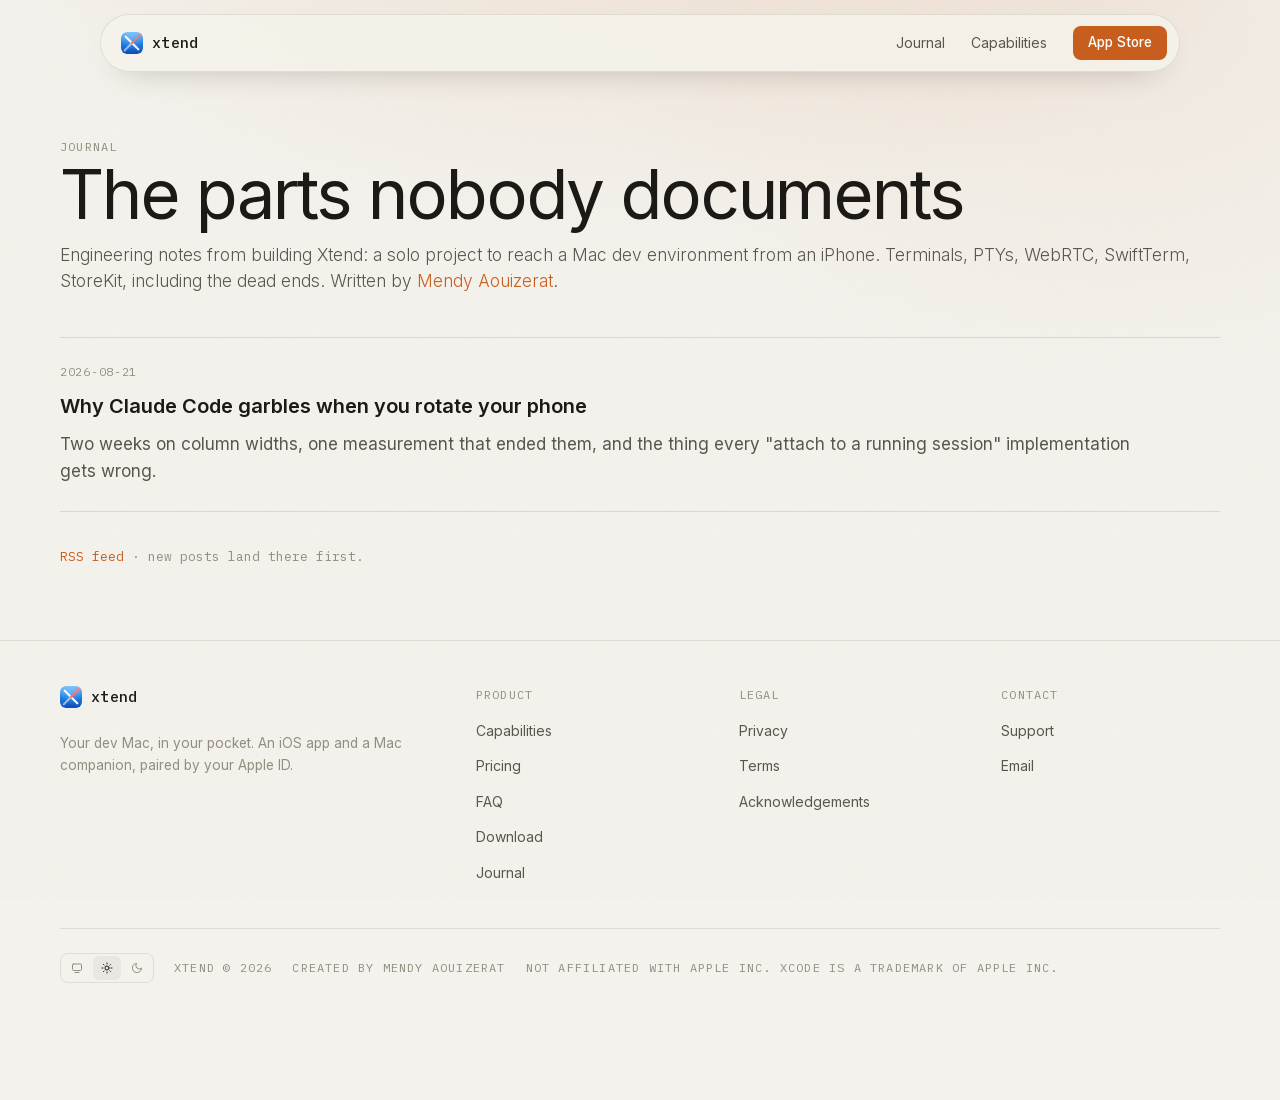
==== blog/index.html @ 5118fdfa "site: journal section with first article, landing shell everywhere blog/: index, RSS feed, and the f" ====
<!DOCTYPE html>
<html lang="en" data-theme="light">
<head>
<meta charset="UTF-8">
<meta name="viewport" content="width=device-width, initial-scale=1.0">
<title>Journal. Xtend</title>
<meta name="description" content="Engineering notes from building Xtend: terminals, PTYs, WebRTC, SwiftTerm, StoreKit, the parts nobody documents.">
<meta property="og:type" content="website" />
<meta property="og:title" content="Journal. Xtend" />
<meta property="og:description" content="Engineering notes from building Xtend: terminals, PTYs, WebRTC, SwiftTerm, StoreKit, the parts nobody documents." />
<meta property="og:url" content="https://getxtend.com/blog/" />
<meta property="og:image" content="https://getxtend.com/xtend-og.png" />
<meta property="og:site_name" content="Xtend" />
<meta name="twitter:card" content="summary_large_image" />
<link rel="icon" type="image/svg+xml" href="../favicon.svg">
<link rel="alternate" type="application/rss+xml" title="Xtend Journal" href="https://getxtend.com/blog/feed.xml">
<link rel="stylesheet" href="../site.css">
<script>
(function () {
  var m; try { m = localStorage.getItem('xtend-theme-mode') || 'light'; } catch (e) { m = 'light'; }
  if (m === 'system') m = window.matchMedia && window.matchMedia('(prefers-color-scheme: light)').matches ? 'light' : 'dark';
  document.documentElement.setAttribute('data-theme', m);
  document.documentElement.style.colorScheme = m;
})();
</script>
<style>
  main.journal { padding: 132px 0 72px; }
  .jhead { margin: 0 auto; }
  .jhead .lede { margin-top: 12px; }
  .post-list { list-style: none; margin: 2.6rem auto 0; padding: 0; }
  .post-list li { border-top: 1px solid var(--hair-strong); padding: 1.6rem 0; }
  .post-list li:last-child { border-bottom: 1px solid var(--hair-strong); }
  .post-list .d { font-family: "IBM Plex Mono", ui-monospace, monospace; font-size: 0.74rem;
    letter-spacing: 0.06em; color: var(--text-3); display: block; margin-bottom: 0.45rem; }
  .post-list a.t { font-size: 1.25rem; font-weight: 600; color: var(--text); text-decoration: none; }
  .post-list a.t:hover { color: var(--accent); }
  .post-list p { margin: 0.6rem 0 0; color: var(--text-2); line-height: 1.6; }
  .rss-line { margin: 2.2rem auto 0; font-family: "IBM Plex Mono", ui-monospace, monospace; font-size: 0.8rem; color: var(--text-3); }
  .rss-line a { color: var(--accent); }
</style>
</head>
<body id="top">

<nav id="nav">
  <div class="nav-in">
    <a href="../index.html" class="brand"><img src="../app-icon-128.png" width="22" height="22" alt="">xtend</a>
    <div class="nav-r">
      <a href="index.html" class="link">Journal</a>
      <a href="../index.html#capabilities" class="link">Capabilities</a>
      <a href="https://apps.apple.com/app/id6771780750" target="_blank" rel="noopener" class="btn btn-sm btn-fill">App Store</a>
    </div>
  </div>
</nav>

<main class="journal"><div class="wrap">

  <div class="jhead">
    <span class="mono">JOURNAL</span>
    <h1>The parts nobody documents</h1>
    <p class="lede">Engineering notes from building Xtend: a solo project to reach a Mac
    dev environment from an iPhone. Terminals, PTYs, WebRTC, SwiftTerm, StoreKit, including
    the dead ends. Written by
    <a href="https://www.linkedin.com/in/mendy-aouizerat/">Mendy Aouizerat</a>.</p>
  </div>

  <ul class="post-list">
    <li>
      <span class="d">2026-08-21</span>
      <a class="t" href="terminal-state-you-cant-replay.html">Why Claude Code garbles when you rotate your phone</a>
      <p>Two weeks on column widths, one measurement that ended them, and the thing every
      "attach to a running session" implementation gets wrong.</p>
    </li>
  </ul>

  <p class="rss-line"><a href="feed.xml">RSS feed</a> · new posts land there first.</p>

</div></main>

<footer>
  <div class="wrap">
    <div class="foot rv in">
      <div class="foot-brand">
        <a href="../index.html" class="brand"><img src="../app-icon-128.png" width="22" height="22" alt="">xtend</a>
        <p>Your dev Mac, in your pocket. An iOS app and a Mac companion, paired by your Apple ID.</p>
      </div>
      <div class="foot-col">
        <span class="mono">Product</span>
        <a href="../index.html#capabilities">Capabilities</a>
        <a href="../index.html#pricing">Pricing</a>
        <a href="../index.html#faq">FAQ</a>
        <a href="../index.html#download">Download</a>
        <a href="index.html">Journal</a>
      </div>
      <div class="foot-col">
        <span class="mono">Legal</span>
        <a href="../privacy.html">Privacy</a>
        <a href="../terms.html">Terms</a>
        <a href="../acknowledgements.html">Acknowledgements</a>
      </div>
      <div class="foot-col">
        <span class="mono">Contact</span>
        <a href="../support.html">Support</a>
        <a href="mailto:maouizerat@gmail.com">Email</a>
      </div>
    </div>
    <div class="foot-meta mono rv in">
      <div class="themes" id="themes" role="radiogroup" aria-label="Theme">
        <button data-set="system" aria-label="System theme"><svg viewBox="0 0 24 24" width="12" height="12" fill="none" stroke="currentColor" stroke-width="2" stroke-linecap="round"><rect x="3" y="4" width="18" height="13" rx="2"></rect><line x1="8" y1="21" x2="16" y2="21"></line></svg></button>
        <button data-set="light" aria-label="Light theme"><svg viewBox="0 0 24 24" width="12" height="12" fill="none" stroke="currentColor" stroke-width="2" stroke-linecap="round"><circle cx="12" cy="12" r="4"></circle><path d="M12 2v2M12 20v2M4.9 4.9l1.4 1.4M17.7 17.7l1.4 1.4M2 12h2M20 12h2M4.9 19.1l1.4-1.4M17.7 6.3l1.4-1.4"></path></svg></button>
        <button data-set="dark" aria-label="Dark theme"><svg viewBox="0 0 24 24" width="12" height="12" fill="none" stroke="currentColor" stroke-width="2" stroke-linecap="round"><path d="M21 12.8A9 9 0 1 1 11.2 3 7 7 0 0 0 21 12.8z"></path></svg></button>
      </div>
      <span>Xtend © 2026</span>
      <span>Created by Mendy Aouizerat</span>
      <span>Not affiliated with Apple Inc. Xcode is a trademark of Apple Inc.</span>
    </div>
  </div>
</footer>

<script>
(function () {
  'use strict';
  var KEY = 'xtend-theme-mode';
  var mq = window.matchMedia ? window.matchMedia('(prefers-color-scheme: light)') : null;
  function osTheme() { return mq && mq.matches ? 'light' : 'dark'; }
  function readMode() { try { return localStorage.getItem(KEY) || 'light'; } catch (e) { return 'light'; } }
  function apply(mode) {
    var r = mode === 'system' ? osTheme() : mode;
    document.documentElement.setAttribute('data-theme', r);
    document.documentElement.style.colorScheme = r;
    var btns = document.querySelectorAll('.themes button');
    for (var i = 0; i < btns.length; i++)
      btns[i].setAttribute('aria-pressed', btns[i].getAttribute('data-set') === mode ? 'true' : 'false');
  }
  apply(readMode());
  var seg = document.getElementById('themes');
  if (seg) seg.addEventListener('click', function (e) {
    var b = e.target.closest('button[data-set]');
    if (!b) return;
    var m = b.getAttribute('data-set');
    try { localStorage.setItem(KEY, m); } catch (err) {}
    apply(m);
  });
  if (mq && mq.addEventListener) mq.addEventListener('change', function () { if (readMode() === 'system') apply('system'); });
  var nav = document.getElementById('nav');
  function onScroll() { if (nav) nav.classList.toggle('stuck', (window.scrollY || 0) > 8); }
  window.addEventListener('scroll', onScroll, { passive: true });
  onScroll();
})();
</script>

</body>
</html>
---- site.css ----
/* cyrillic-ext */
/* cyrillic */
/* vietnamese */
/* latin-ext */
@font-face {
  font-family: 'IBM Plex Mono';
  font-style: normal;
  font-weight: 400;
  font-display: swap;
  src: url("[data-uri]") format('woff2');
  unicode-range: U+0100-02BA, U+02BD-02C5, U+02C7-02CC, U+02CE-02D7, U+02DD-02FF, U+0304, U+0308, U+0329, U+1D00-1DBF, U+1E00-1E9F, U+1EF2-1EFF, U+2020, U+20A0-20AB, U+20AD-20C0, U+2113, U+2C60-2C7F, U+A720-A7FF;
}
/* latin */
@font-face {
  font-family: 'IBM Plex Mono';
  font-style: normal;
  font-weight: 400;
  font-display: swap;
  src: url("[data-uri]") format('woff2');
  unicode-range: U+0000-00FF, U+0131, U+0152-0153, U+02BB-02BC, U+02C6, U+02DA, U+02DC, U+0304, U+0308, U+0329, U+2000-206F, U+20AC, U+2122, U+2191, U+2193, U+2212, U+2215, U+FEFF, U+FFFD;
}
/* cyrillic-ext */
/* cyrillic */
/* vietnamese */
/* latin-ext */
@font-face {
  font-family: 'IBM Plex Mono';
  font-style: normal;
  font-weight: 500;
  font-display: swap;
  src: url("[data-uri]") format('woff2');
  unicode-range: U+0100-02BA, U+02BD-02C5, U+02C7-02CC, U+02CE-02D7, U+02DD-02FF, U+0304, U+0308, U+0329, U+1D00-1DBF, U+1E00-1E9F, U+1EF2-1EFF, U+2020, U+20A0-20AB, U+20AD-20C0, U+2113, U+2C60-2C7F, U+A720-A7FF;
}
/* latin */
@font-face {
  font-family: 'IBM Plex Mono';
  font-style: normal;
  font-weight: 500;
  font-display: swap;
  src: url("[data-uri]") format('woff2');
  unicode-range: U+0000-00FF, U+0131, U+0152-0153, U+02BB-02BC, U+02C6, U+02DA, U+02DC, U+0304, U+0308, U+0329, U+2000-206F, U+20AC, U+2122, U+2191, U+2193, U+2212, U+2215, U+FEFF, U+FFFD;
}
/* cyrillic-ext */
/* cyrillic */
/* greek-ext */
/* greek */
/* vietnamese */
/* latin-ext */
@font-face {
  font-family: 'Inter';
  font-style: normal;
  font-weight: 300 600;
  font-display: swap;
  src: url("[data-uri]") format('woff2');
  unicode-range: U+0100-02BA, U+02BD-02C5, U+02C7-02CC, U+02CE-02D7, U+02DD-02FF, U+0304, U+0308, U+0329, U+1D00-1DBF, U+1E00-1E9F, U+1EF2-1EFF, U+2020, U+20A0-20AB, U+20AD-20C0, U+2113, U+2C60-2C7F, U+A720-A7FF;
}
/* latin */
@font-face {
  font-family: 'Inter';
  font-style: normal;
  font-weight: 300 600;
  font-display: swap;
  src: url("[data-uri]") format('woff2');
  unicode-range: U+0000-00FF, U+0131, U+0152-0153, U+02BB-02BC, U+02C6, U+02DA, U+02DC, U+0304, U+0308, U+0329, U+2000-206F, U+20AC, U+2122, U+2191, U+2193, U+2212, U+2215, U+FEFF, U+FFFD;
}
/* cyrillic-ext */
/* cyrillic */
/* greek-ext */
/* greek */
/* vietnamese */
/* latin-ext */
/* latin */
/* cyrillic-ext */
/* cyrillic */
/* greek-ext */
/* greek */
/* vietnamese */
/* latin-ext */
/* latin */
/* cyrillic-ext */
/* cyrillic */
/* greek-ext */
/* greek */
/* vietnamese */
/* latin-ext */
/* latin */


  /* tokens copied verbatim from uploads/themes.css — .t-quiet-light / .t-quiet */
  :root, [data-theme="light"] {
    color-scheme: light;
    --bg: #F4F2EC;
    --surface: #FFFFFF;
    --surface-2: #ECE9E1;
    --text: #1B1A17;
    --text-2: #5B564D;
    --text-3: #938D80;
    --accent: #C75E1E;
    --accent-ink: #FFFFFF;
    --hair: rgba(45,38,22,0.10);
    --hair-strong: rgba(45,38,22,0.12);
    --add: #1A7F37;
    --del: #B3261E;
    --nav: rgba(244,242,236,0.85);
    --ph: rgba(40,33,20,0.05);
    /* Halo stops — warm, and barely there: 9% of the accent over the page
       background is about a 3% luminance move. */
    --halo-1: rgba(199,94,30,0.13);
    --halo-2: rgba(199,94,30,0.065);
    --nav-shadow: 0 12px 34px -22px rgba(0,0,0,0.45);
  }
  [data-theme="dark"] {
    color-scheme: dark;
    --bg: #0C0F14;
    --surface: #151A21;
    --surface-2: #1D2530;
    --text: #E8ECF2;
    --text-2: #93A0B2;
    --text-3: #586577;
    --accent: #FF8A4D;
    --accent-ink: #1A0E06;
    --hair: rgba(168,196,235,0.09);
    --hair-strong: rgba(168,196,235,0.10);
    --add: #3FB950;
    --del: #F85149;
    --nav: rgba(12,15,20,0.82);
    --ph: rgba(150,180,220,0.07);
    /* In dark the halo has to lift, not tint: the warm stop stays, the second
       one becomes a plain light so the top of the page opens up. */
    --halo-1: rgba(255,138,77,0.10);
    --halo-2: rgba(232,236,242,0.045);
    /* A black drop shadow does nothing on a near-black page. What separates a
       floating surface in dark is the lit top edge — an inset hairline of
       white — with the drop shadow only deepening what sits under it. */
    --nav-shadow: 0 16px 40px -24px rgba(0,0,0,0.9), inset 0 1px 0 rgba(255,255,255,0.07);
  }

  * { box-sizing: border-box; margin: 0; padding: 0; }
  /* The page background lives on <html> so body's ::before can sit above it
     and below the content — that is the halo layer. */
  html { scroll-behavior: smooth; -webkit-text-size-adjust: 100%; background: var(--bg); }
  body {
    position: relative;
    color: var(--text);
    font-family: -apple-system, BlinkMacSystemFont, 'SF Pro Text', 'Inter', system-ui, sans-serif;
    font-size: 17px;
    line-height: 1.6;
    -webkit-font-smoothing: antialiased;
    overflow-x: hidden;
  }
  a { color: var(--accent); text-decoration: none; }
  a:hover { color: var(--text); }
  ::selection { background: var(--accent); color: var(--accent-ink); }

  /* Halo — one warm light behind the hero, gone by the second section. It is
     absolute, not fixed: it belongs to the top of the page, it doesn't follow
     you down it. Both stops are defined per theme; a single colour would read
     as dirt in one of the two. */
  body::before {
    content: ''; position: absolute; top: 0; left: 0; right: 0; height: 1100px;
    z-index: -1; pointer-events: none;
    background:
      radial-gradient(1100px 620px at 50% -14%, var(--halo-1), transparent 62%),
      radial-gradient(760px 520px at 86% 2%, var(--halo-2), transparent 68%);
  }
  /* Grain — at 3.5% it is invisible as texture and only does one job: break
     the banding a gradient this soft produces on an 8-bit screen. */
  body::after {
    content: ''; position: fixed; inset: 0; z-index: -1; pointer-events: none;
    opacity: 0.035; background-size: 200px 200px;
    background-image: url("data:image/svg+xml,%3Csvg xmlns='http://www.w3.org/2000/svg' width='200' height='200'%3E%3Cfilter id='n'%3E%3CfeTurbulence type='fractalNoise' baseFrequency='0.85' numOctaves='3' stitchTiles='stitch'/%3E%3C/filter%3E%3Crect width='200' height='200' filter='url(%23n)'/%3E%3C/svg%3E");
  }

  .wrap { width: 100%; max-width: 1240px; margin: 0 auto; padding: 0 40px; }
  @media (max-width: 720px) { .wrap { padding: 0 22px; } }

  .mono {
    font-family: 'IBM Plex Mono', ui-monospace, SFMono-Regular, monospace;
    font-size: 12px;
    letter-spacing: 0.1em;
    text-transform: uppercase;
    color: var(--text-3);
  }
  .rule { height: 0.5px; background: var(--hair); border: 0; }

  h1, h2, h3 { font-weight: 400; letter-spacing: -0.03em; line-height: 1.02; text-wrap: balance; }
  h1 { font-size: clamp(44px, 7.4vw, 100px); }
  h2 { font-size: clamp(34px, 4.6vw, 60px); }
  h3 { font-size: clamp(24px, 2.6vw, 34px); letter-spacing: -0.02em; line-height: 1.15; }
  p { text-wrap: pretty; }
  .lede { font-size: clamp(17px, 1.35vw, 20px); color: var(--text-2); font-weight: 300; line-height: 1.55; }

  /* ===== nav =====
     A floating capsule rather than a full-width bar: same shape as the
     Setup/Privacy control further down, so the page carries one form. The
     blur moves onto the capsule itself — a full-width blurred band would
     have kept the old bar's silhouette. */
  nav {
    position: fixed; top: 14px; left: 0; right: 0; z-index: 100;
    background: none; border: 0;
    transition: top .3s ease;
  }
  nav.stuck { top: 10px; }
  .nav-in {
    max-width: 1080px; margin: 0 auto; padding: 0 12px 0 20px;
    height: 58px; display: flex; align-items: center; justify-content: space-between; gap: 26px;
    background: var(--nav);
    backdrop-filter: saturate(180%) blur(20px);
    -webkit-backdrop-filter: saturate(180%) blur(20px);
    border: 0.5px solid var(--hair);
    border-radius: 999px;
    box-shadow: var(--nav-shadow);
    transition: height .3s ease;
  }
  nav.stuck .nav-in { height: 52px; }
  @media (max-width: 720px) {
    nav { top: 10px; }
    .nav-in { margin: 0 14px; padding: 0 10px 0 16px; height: 52px; }
  }
  .brand {
    display: inline-flex; align-items: center; gap: 9px;
    font-family: 'IBM Plex Mono', monospace; font-size: 15px; font-weight: 500;
    letter-spacing: 0.02em; color: var(--text);
  }
  .brand img { width: 22px; height: 22px; border-radius: 6px; display: block; }
  .nav-r { display: flex; align-items: center; gap: 26px; }
  .nav-r a.link { font-size: 14px; color: var(--text-2); }
  .nav-r a.link:hover { color: var(--text); }
  /* Phone: the capsule keeps the two links worth reaching for and drops
     "Capabilities", the long one — measured, the three of them plus the brand
     and the button overflow a 360px capsule, two of them do not. Below 360
     the FAQ goes too. There is no burger; the footer carries the full set. */
  @media (max-width: 780px) {
    .nav-r { gap: 16px; }
    .nav-r a.link { font-size: 13.5px; }
    .nav-r a.link[href="#capabilities"] { display: none; }
  }
  @media (max-width: 360px) { .nav-r a.link[href="#faq"] { display: none; } }

  .themes { display: inline-flex; gap: 2px; padding: 2px; border: 0.5px solid var(--hair); border-radius: 8px; }
  .themes button {
    width: 28px; height: 24px; display: grid; place-items: center;
    background: none; border: 0; border-radius: 6px; color: var(--text-3); cursor: pointer;
  }
  .themes button:hover { color: var(--text-2); }
  .themes button[aria-pressed="true"] { color: var(--text); background: var(--ph); }

  .btn {
    display: inline-flex; align-items: center; gap: 8px;
    height: 44px; padding: 0 20px; border-radius: 10px;
    font-size: 15px; font-weight: 500; white-space: nowrap; border: 0.5px solid transparent;
    transition: transform .2s ease, opacity .2s ease, border-color .2s ease, color .2s ease;
  }
  .btn-sm { height: 34px; padding: 0 14px; font-size: 13.5px; border-radius: 8px; }
  .btn-fill { background: var(--accent); color: var(--accent-ink); }
  .btn-fill:hover { color: var(--accent-ink); opacity: .88; transform: translateY(-1px); }
  .btn-line { color: var(--text); border-color: var(--hair-strong); }
  .btn-line:hover { color: var(--text); border-color: var(--text-3); transform: translateY(-1px); }
  .btn .arw { transition: transform .2s ease; }
  .btn:hover .arw { transform: translateX(3px); }

  /* ===== reveal ===== */
  .rv { opacity: 0; transform: translateY(20px); transition: opacity .8s cubic-bezier(.2,.7,.3,1), transform .8s cubic-bezier(.2,.7,.3,1); }
  .rv.in { opacity: 1; transform: none; }
  .rv.d1 { transition-delay: .08s; } .rv.d2 { transition-delay: .16s; } .rv.d3 { transition-delay: .24s; }

  /* ===== hero (the product, centred) ===== */
  header.hero { padding: 128px 0 104px; }
  .hero-top { display: grid; grid-template-columns: 1.55fr 1fr; gap: 72px; align-items: start; margin-bottom: 56px; }
  .hero-top h1 { max-width: 15ch; font-weight: 500; letter-spacing: -0.035em; }
  .hero-aside { padding-top: 8px; max-width: 30em; }
  .hero-aside .ctas { margin-top: 26px; }
  @media (max-width: 900px) { .hero-top { grid-template-columns: 1fr; gap: 12px; margin-bottom: 40px; } .hero-top h1 { max-width: none; } }
  .hero-foot { display: grid; grid-template-columns: 1.15fr 1fr; gap: 56px; align-items: start; margin-top: 34px; }
  @media (max-width: 900px) { .hero-foot { grid-template-columns: 1fr; gap: 34px; } }
  h1 { font-size: clamp(40px, 5.4vw, 76px); }
  .eyebrow { display: flex; align-items: center; gap: 10px; margin-bottom: 30px; }
  .live { width: 6px; height: 6px; border-radius: 50%; background: var(--accent); flex: none; }
  h1 .dim { color: var(--text-3); }
  .hero-sub { margin: 0; }
  .ctas { display: flex; flex-wrap: wrap; gap: 12px; align-items: center; }
  /* On a phone the two buttons stacked at their natural widths (254 and 227)
     read as a ragged edge under a centred block. Same width, same column. */
  @media (max-width: 600px) {
    .ctas { flex-direction: column; align-items: stretch; width: 100%; max-width: 320px; margin-inline: auto; }
    .ctas .btn { width: 100%; justify-content: center; }
  }
  .sysreq { margin-top: 14px; display: flex; flex-wrap: wrap; gap: 10px; }
  .sysreq .s { opacity: .4; }

  /* ===== placeholders ===== */
  .ph {
    background: var(--ph); border: 0.5px dashed var(--hair-strong); border-radius: 10px;
    display: grid; place-content: center; gap: 6px; text-align: center; padding: 20px;
  }
  .ph span { font-family: 'IBM Plex Mono', monospace; font-size: 11px; letter-spacing: .1em; text-transform: uppercase; color: var(--text-3); }
  .ph em { font-family: 'IBM Plex Mono', monospace; font-style: normal; font-size: 10.5px; color: var(--text-3); opacity: .6; }

  /* ===== sections ===== */
  section { padding: 104px 0; }
  /* One background for the whole page. The alternating tinted bands were
     doing the section separation; a full-bleed hairline does it without
     painting 800px of colour, and the cards become the only raised surface. */
  section + section, header.hero + section { border-top: 0.5px solid var(--hair); }
  /* Section heads are centred; everything that is read in a column — the
     table, the FAQ, the steps, the facts, the capabilities — stays left. */
  .sec-head { max-width: 22em; margin: 0 auto 64px; text-align: center; }
  .sec-head h2, .sec-head p { margin-left: auto; margin-right: auto; }
  /* 22em is a body measure — at 60px the headline inherits it and breaks
     every 6 words, so short titles land on three lines. Desktop gives the h2
     its own measure in ch (its own type size, not the body's) and balances
     the wrap: 28ch keeps a one-line title on one line and splits a two-line
     one evenly. The lede keeps the reading measure. */
  @media (min-width: 941px) {
    .sec-head { max-width: none; }
    .sec-head h2 { max-width: 28ch; }
    .sec-head p { max-width: 30em; }
    /* This one reads better broken at its comma than run out to 38
       characters, so it gets a narrower measure than the shared 28ch. */
    #capabilities .sec-head h2 { max-width: 21ch; }
  }
  .sec-head .mono { margin-bottom: 22px; display: block; }
  .sec-head p { margin-top: 22px; }

  /* ===== proof / video ===== */
  .stage { position: relative; aspect-ratio: 16 / 9; border-radius: 14px; overflow: hidden; border: 0.5px solid var(--hair); background: var(--surface-2); }
  .stage .ph { position: absolute; inset: 0; border: 0; border-radius: 0; }
  .stage video { position: absolute; inset: 0; width: 100%; height: 100%; object-fit: cover; display: block; }
  .beats { display: grid; grid-template-columns: repeat(4, 1fr); gap: 22px; margin-top: 20px; }
  .beats > * { padding-top: 14px; border-top: 0.5px solid var(--hair); font: inherit; color: inherit;
    background: none; border-left: 0; border-right: 0; border-bottom: 0; text-align: left;
    cursor: pointer; opacity: 0.55; transition: opacity 0.25s ease, border-color 0.25s ease; }
  .beats > *.on { opacity: 1; border-top-color: var(--accent); }
  .beats > *:focus-visible { outline: 2px solid var(--accent); outline-offset: 4px; }
  .beats b { color: var(--accent); font-weight: 500; }
  @media (max-width: 720px) { .beats { grid-template-columns: 1fr; gap: 0; } .beats > * { padding: 14px 0; } }
  /* Phone: the four chapters cost ~210px stacked, for a list nobody reads
     twice. They become four ticks that fill as the video passes them, plus
     one live caption — the chapter playing right now. The labels stay inside
     the buttons (indented off-screen) so they remain the accessible name and
     the tap target still seeks. */
  .beat-live { display: none; }
  @media (max-width: 940px) {
    .beats { grid-template-columns: repeat(4, 1fr); gap: 6px; margin-top: 18px; }
    .beats > * {
      padding: 0; height: 3px; border: 0; border-radius: 2px; opacity: 1;
      background: var(--hair-strong); overflow: hidden;
      text-indent: -9999px; white-space: nowrap;
      transition: background-color .3s ease;
    }
    .beats > *.done { background: color-mix(in srgb, var(--accent) 45%, transparent); }
    .beats > *.on { background: var(--accent); }
    .beat-live {
      display: block; margin-top: 10px; min-height: 1.3em;
      font-size: 12px; color: var(--text-2); transition: opacity .18s ease;
    }
    .beat-live b { color: var(--accent); font-weight: 500; }
  }
  /* Narrow windows: the 104+130px hero/section rhythm reads as a void —
     tighten it below the tablet breakpoint, desktop keeps its air. */
  @media (max-width: 940px) {
    /* Top pad is exactly the fixed nav's height (72px) and nothing else —
       the nav already carries its own air, and every pixel here pushes the
       proof video off the first screen, which is what the hero is for. */
    header.hero { padding: 72px 0 64px; }
    /* Desktop air read as a void on a phone: the section rhythm, the gap
       under every section head and the iPad shot's own top margin all shrink
       together, so the page keeps its proportions instead of just losing
       padding in one place. */
    section { padding: 56px 0; }
    .sec-head { margin-bottom: 40px; }
    .ipad-shot { margin-top: 32px; }
  }
  /* Phones only: the desktop type floors (h1 40 / h2 34) leave ~11 characters
     per line on a 390px screen, so every headline breaks mid-thought and eats
     a third of the first screen. Balanced wrapping is already global. */
  @media (max-width: 600px) {
    h1 { font-size: clamp(30px, 8.4vw, 40px); }
    h2 { font-size: clamp(26px, 7.2vw, 34px); }
    h3 { font-size: clamp(20px, 5.4vw, 24px); }
  }

  /* ===== capabilities ===== */
  .caps { display: block; }
  .caps-pin { float: right; width: 320px; margin: 0 0 40px 90px; position: sticky; top: 128px; }
  .caps-pin { position: sticky; top: 128px; }  .pin-phone {
    position: relative; aspect-ratio: 9 / 19.5; border-radius: 34px; padding: 8px;
    border: 0.5px solid var(--hair-strong); background: var(--surface-2);
  }
  .pin-shots { position: relative; width: 100%; height: 100%; border-radius: 27px; overflow: hidden; }
  .pin-shots .ph {
    position: absolute; inset: 0; border: 0; border-radius: 0;
    opacity: 0; transform: translateY(8px);
    transition: opacity .55s ease, transform .55s ease;
  }
  .pin-shots .ph.on { opacity: 1; transform: none; }
  /* Framed screenshots: the webp carries the real titanium bezel, so the
     CSS phone chrome is switched off and the aspect follows the asset. */
  .pin-phone.framed { padding: 0; border: 0; background: transparent; aspect-ratio: 1350 / 2760; }
  .pin-phone.framed .pin-shots { border-radius: 0; overflow: visible; }
  .pin-shots .shot {
    position: absolute; inset: 0; opacity: 0; transform: translateY(8px);
    transition: opacity .55s ease, transform .55s ease;
  }
  .pin-shots .shot.on { opacity: 1; transform: none; }
  .pin-shots .shot img { display: block; width: 100%; height: 100%; object-fit: contain; }
  .pin-shots[data-shots="light"] .shot img.dk { display: none; }
  .pin-shots[data-shots="dark"] .shot img.lt { display: none; }
  /* Light/Dark shot toggle — typeset exactly like the old "IPHONE · DARK"
     caption: centered mono, the separator dot between the two choices. */
  .shot-caption { margin-top: 14px; display: flex; gap: 0.6em; justify-content: center; align-items: baseline; }
  .shot-caption button {
    background: none; border: 0; padding: 0; cursor: pointer;
    font: inherit; letter-spacing: inherit; text-transform: inherit; color: inherit;
    opacity: 0.45; transition: opacity 0.25s ease;
  }
  .shot-caption button:hover { opacity: 0.75; }
  .shot-caption button[aria-pressed="true"] { opacity: 1; }
  .shot-caption button:focus-visible { outline: 2px solid var(--accent); outline-offset: 4px; }
  .cap { padding: 12vh 0; }
  .cap:first-child { padding-top: 0; }
  .cap:last-child { padding-bottom: 4vh; }
  .cap .num { display: block; margin-bottom: 18px; }
  .cap p { margin-top: 18px; color: var(--text-2); max-width: 30em; }
  .cap .tech { margin-top: 20px; padding-top: 14px; border-top: 0.5px solid var(--hair); }
  .cap-shot { display: none; }
  /* Mobile scroll affordance: panel + phone are both pinned, so nothing on
     screen moves while the track scrolls — this rail's fill follows the
     scroll continuously so the motion is never in doubt. */
  .cap-progress { display: none; }
  @media (max-width: 940px) {
    .cap-progress {
      display: flex; flex-direction: column; align-items: center; gap: 8px;
      position: absolute; right: -30px; top: 50%; transform: translateY(-50%); z-index: 4;
    }
    .cap-progress .rail {
      display: block; width: 3px; height: 92px; border-radius: 1.5px;
      background: var(--hair-strong); overflow: hidden;
    }
    /* A hairline at 10% alpha disappears against the page background — the
       rail is the only hint that this band scrolls, so the track borrows the
       muted text tone at less than half strength: present, not decorative. */
    @supports (background: color-mix(in srgb, red 50%, transparent)) {
      .cap-progress .rail { background: color-mix(in srgb, var(--text-3) 40%, transparent); }
    }
    .cap-progress .rail i {
      display: block; width: 100%; height: 100%;
      background: var(--accent); transform: scaleY(0); transform-origin: top;
    }
    .cap-progress > .mono { font-size: 10px; color: var(--text-2); }
    /* The panel row is a hard text budget: the caps are absolutely stacked, so
       anything taller than this row keeps rendering — straight under the phone
       pinned below. Remeasured after the copy edits: the tallest cap is 215px
       at 360px of screen (the narrowest common phone), so the row is 224 with
       9px of slack, not the 248 it used to carry. Copy edits must re-check it;
       the constants move together — phone top = 66 nav + row + 10 gap, and the
       phone's height budget = phone top + 60. */
    #capTrack { position: relative; height: 320vh; display: grid; grid-template-rows: 224px 1fr; }
    /* The band's only moving surface. Panel and phone are both pinned, so a
       finger drag changes the text but nothing travels — hairlines that
       belong to the page (not to the phone) slide up at exactly scroll speed
       and answer the gesture. Absolute, so it stays out of the grid; masked
       at both ends so the ruler has no hard start or stop; inset to the wrap
       so it can never widen the page. Pure CSS — no listener, no JS paint. */
    #capTrack::before {
      content: ''; position: absolute; inset: 0; z-index: 0; pointer-events: none;
      background-image: radial-gradient(circle, var(--hair-strong) 1.1px, transparent 1.2px);
      background-size: 22px 22px;
      -webkit-mask-image: linear-gradient(to bottom, transparent 0, #000 12%, #000 86%, transparent 100%);
      mask-image: linear-gradient(to bottom, transparent 0, #000 12%, #000 86%, transparent 100%);
    }
    /* --hair-strong is 10-12% alpha, which reads as nothing while it moves.
       Same tone as the progress rail, well under half strength: legible as
       motion, still invisible as decoration behind the text. */
    @supports (background: color-mix(in srgb, red 50%, transparent)) {
      #capTrack::before {
        background-image: radial-gradient(circle,
          color-mix(in srgb, var(--text-3) 34%, transparent) 1.1px, transparent 1.2px);
      }
    }
    /* 66, not 76: the nav is a 52px capsule sitting 10px from the top now,
       not a 72px full-width bar. */
    #capPanel {
      order: 1; position: sticky; top: 66px; height: 224px; z-index: 3;
    }
    #capPanel .cap {
      position: absolute; left: 0; right: 0; top: 0; padding: 0;
      opacity: 0; transform: translateY(8px); pointer-events: none;
      transition: opacity .45s ease, transform .45s ease;
    }
    #capPanel .cap.on { opacity: 1; transform: none; pointer-events: auto; }
    #capPanel .cap p { margin-top: 12px; font-size: 15px; }
    #capPanel .cap .tech { display: none; }
    .caps-pin {
      order: 2; float: none; width: auto; margin: 0 auto;
      position: sticky; top: 300px; align-self: start;
    }
    .caps-pin::after { display: none; }
    .caps-pin > p { display: none; }
    .pin-phone {
      aspect-ratio: 9 / 19.5; height: auto;
      width: min(78vw, calc((100dvh - 360px) * 0.462));
      min-width: 178px; margin: 0 auto;
    }
    .cap-shot { display: none; }
  }
  /* The 320px-class phones are the exception: the same copy needs 239px there,
     so they keep the old, taller row and the lower phone. Everything from 360
     up gets the raise. */
  @media (max-width: 344px) {
    #capTrack { grid-template-rows: 250px 1fr; }
    #capPanel { height: 250px; }
    .caps-pin { top: 326px; }
    .pin-phone { width: min(78vw, calc((100dvh - 386px) * 0.462)); }
  }

  /* ===== setup + privacy, one band =====
     Two closing sections, one thin idea each, used to cost a screen-height
     apiece. They share a band now and a segmented control swaps them, so the
     page ends on one screen instead of two. The label sits left, the control
     right — on a phone they stack and the control goes full width. */
  .seg-head { margin-bottom: 28px; text-align: center; }
  .seg-head .mono { margin: 0; }
  /* The card is the window: same hairline-on-surface register as the proof
     stage and the iPad shot, one notch rounder because it holds text. */
  .seg-card { border: 0.5px solid var(--hair); border-radius: 18px;
    background: var(--surface); padding: 52px; display: grid;
    transition: height 0.35s cubic-bezier(.2,.7,.3,1); }
  /* Both panels share one grid cell, so the card is always as tall as the
     taller of the two and nothing jumps when you switch. The hidden one is
     visibility:hidden, which also takes it out of the tab order and the
     accessibility tree — display:none would collapse the height again. */
  .seg-panel { grid-area: 1 / 1; visibility: hidden; opacity: 0;
    transition: opacity 0.3s ease; }
  .seg-panel.on { visibility: visible; opacity: 1; }
  .seg-cols { display: grid; grid-template-columns: 1.15fr 0.85fr; gap: 72px; align-items: center; }
  .seg-card h2 { font-size: clamp(24px, 3vw, 36px); max-width: 19ch; margin-bottom: 36px; }
  .segs-row { display: flex; justify-content: center; margin-top: 28px; }
  .segs { display: inline-flex; gap: 4px; padding: 4px; border-radius: 999px;
    background: var(--surface-2); border: 0.5px solid var(--hair); }
  .segs button { font: inherit; letter-spacing: inherit; text-transform: inherit;
    color: var(--text-2); background: none; border: 0; border-radius: 999px;
    padding: 10px 20px; cursor: pointer; white-space: nowrap;
    transition: background-color 0.25s ease, color 0.25s ease; }
  /* :not() matters — on the selected pill the label is already var(--bg), and
     a plain :hover would repaint it var(--text), i.e. the pill's own colour. */
  .segs button:not([aria-selected="true"]):hover { color: var(--text); }
  .segs button[aria-selected="true"] { background: var(--text); color: var(--bg); }
  .segs button:focus-visible { outline: 2px solid var(--accent); outline-offset: 3px; }
  /* The Mac companion has no window — it is a menu-bar item — so the drawing
     is a menu bar and its popover, at the same weight as the netviz opposite:
     hairlines and two type sizes, nothing shaded. */
  .mbviz { display: flex; justify-content: center; width: 100%; }
  /* An implied Mac screen — the strip alone floated in the card and read as a
     stray pill. The frame gives the menu bar something to be the top of. */
  .mb-screen { position: relative; width: 100%; max-width: 330px; aspect-ratio: 16 / 11;
    border: 0.5px solid var(--hair-strong); border-radius: 12px; background: var(--bg);
    overflow: hidden; }
  .mb-strip { position: absolute; inset: 0 0 auto 0; height: 27px;
    display: flex; align-items: center; justify-content: flex-end; gap: 12px; padding: 0 12px;
    border-bottom: 0.5px solid var(--hair-strong); background: var(--surface-2); }
  .mb-strip img { display: block; border-radius: 3px; }
  .mb-dot { width: 10px; height: 8px; border-radius: 2px; background: var(--hair-strong); }
  .mb-time { font-size: 10px; color: var(--text-3); }
  .mb-pop { position: absolute; top: 37px; right: 12px; width: 196px; padding: 13px 15px;
    border-radius: 11px; border: 0.5px solid var(--hair-strong); background: var(--surface);
    display: grid; gap: 8px; box-shadow: 0 14px 34px -20px rgba(0,0,0,0.55); }
  .mb-row { display: flex; align-items: center; gap: 9px; font-size: 13px; color: var(--text); }
  .mb-row.dim { font-size: 10px; color: var(--text-3); }
  .mb-led { width: 7px; height: 7px; border-radius: 50%; background: var(--add); }

  @media (max-width: 940px) {
    .seg-card { padding: 32px 24px; border-radius: 16px; }
    .seg-cols { grid-template-columns: 1fr; gap: 44px; }
    .mb-screen, .net-frame { max-width: 320px; }
  }
  @media (max-width: 600px) {
    .seg-head { margin-bottom: 20px; }
    /* The card ran 852px on a phone. The privacy panel is the taller of the
       two, so it sets the height: 530px of text, 214px of diagram. Everything
       shrinks a notch instead of the drawing disappearing. */
    .seg-card { padding: 22px 17px; }
    .seg-card h2 { margin-bottom: 20px; font-size: 23px; }
    .seg-cols { gap: 20px; }
    .facts div { padding: 12px 0; font-size: 14.5px; line-height: 1.55; }
    .steps.stack .step { padding: 13px 0; }
    .steps.stack .step h3 { font-size: 17.5px; }
    .steps.stack .step p { font-size: 14.5px; }
    /* The capsule hugs its two words on a phone — stretched full width it
       read as a pair of buttons, not one control. */
    .segs button { padding: 9px 22px; }
  }

  /* ===== steps ===== */
  .steps { display: grid; grid-template-columns: repeat(3, 1fr); }
  @media (max-width: 780px) { .steps { grid-template-columns: 1fr; } }
  .step { padding: 0 36px; position: relative; }
  .step:first-child { padding-left: 0; }
  .step:last-child { padding-right: 0; }
  .step::before {
    content: ''; position: absolute; left: 0; top: 0; bottom: 0; width: 0.5px; background: var(--hair);
    transform: scaleY(0); transform-origin: top;
  }
  .step:first-child::before { display: none; }
  .in.steps .step::before { animation: growY .7s cubic-bezier(.2,.7,.3,1) both; }
  .in.steps .step:nth-child(2)::before { animation-delay: .1s; }
  .in.steps .step:nth-child(3)::before { animation-delay: .28s; }
  @keyframes growY { to { transform: scaleY(1); } }
  /* Inside the card the three steps run down the left column instead of
     across, so they take the phone treatment: hairline between, no rule. */
  .steps.stack { grid-template-columns: 1fr; }
  .steps.stack .step { padding: 20px 0; border-top: 0.5px solid var(--hair); }
  .steps.stack .step:first-child { padding-top: 0; border-top: 0; }
  .steps.stack .step:last-child { padding-bottom: 0; }
  .steps.stack .step::before { display: none; }
  .steps.stack .step h3 { font-size: 19px; }
  .steps.stack .step .num { margin-bottom: 10px; }
  .step .num { display: block; margin-bottom: 16px; color: var(--accent); }
  .step h3 { font-size: 22px; letter-spacing: -0.01em; }
  .step p { margin-top: 10px; font-size: 15.5px; color: var(--text-2); }
  @media (max-width: 780px) {
    .step { padding: 26px 0; border-top: 0.5px solid var(--hair); }
    .step:first-child { border-top: 0; padding-top: 0; }
    .step::before { display: none; }
  }

  /* ===== privacy diagram ===== */
  .facts { display: grid; gap: 0; }
  .facts div { padding: 20px 0; border-top: 0.5px solid var(--hair); font-size: 16px; color: var(--text-2); }
  .facts div:last-child { border-bottom: 0.5px solid var(--hair); }
  .facts b { color: var(--text); font-weight: 500; }
  .netviz { display: flex; justify-content: center; width: 100%; }
  /* Same frame and proportion as the menu-bar drawing on the Setup tab, so
     the two panels weigh the same and the card doesn't lurch when you switch. */
  .net-frame { position: relative; width: 100%; max-width: 330px; aspect-ratio: 16 / 11;
    border: 0.5px solid var(--hair-strong); border-radius: 12px; background: var(--bg);
    padding: 0 28px; display: grid; align-content: center; justify-items: center; }
  .wire-label { font-size: 10px; color: var(--text-3); margin-bottom: 14px; }
  .netrow { display: flex; align-items: center; gap: 0; width: 100%; }
  /* The two ends are drawn, not labelled — a box saying "iPhone" carried no
     more information than the word and read as a diagram of nothing. */
  .dev { position: relative; border: 0.5px solid var(--hair-strong); background: var(--surface-2); flex: none; }
  .dev.phone { width: 38px; height: 66px; border-radius: 8px; }
  .dev.phone i { position: absolute; top: 5px; left: 50%; transform: translateX(-50%);
    width: 13px; height: 3px; border-radius: 2px; background: var(--hair-strong); }
  .dev.mac { width: 82px; height: 52px; border-radius: 6px; }
  .dev.mac i { position: absolute; left: -10px; right: -10px; bottom: -6px; height: 5px;
    border: 0.5px solid var(--hair-strong); border-radius: 0 0 5px 5px; background: var(--surface-2); }
  .net-legend { display: flex; justify-content: space-between; width: 100%;
    margin-top: 14px; font-size: 10px; color: var(--text-3); }
  /* max-width is the guard: the frame shrinks with the viewport, a nowrap
     node does not, and it used to walk straight out through the border. */
  .node { padding: 9px 12px; font-size: 11px; border: 0.5px solid var(--hair-strong);
    border-radius: 8px; white-space: nowrap; max-width: 100%; color: var(--text);
    background: var(--surface); }
  .node.off { border-style: dashed; border-color: var(--hair-strong); color: var(--text-3); background: none; }
  .wire { flex: 1; height: 0.5px; background: var(--hair-strong); position: relative; }
  /* One packet crossing the wire — the only motion in the card, and the whole
     point of the panel: the media goes device to device, not through us. */
  .wire::after { content: ''; position: absolute; top: -2px; left: 0;
    width: 4px; height: 4px; border-radius: 50%; background: var(--accent);
    animation: flow 3s cubic-bezier(.5,0,.5,1) infinite; }
  @keyframes flow { 0% { left: 0; opacity: 0; } 12% { opacity: 1; }
    88% { opacity: 1; } 100% { left: calc(100% - 4px); opacity: 0; } }
  /* Has to sit after the base .net-frame / .mb-screen rules, not up with the
     rest of the phone overrides: same specificity, so source order decides. */
  @media (max-width: 600px) {
    .mb-screen, .net-frame { max-width: 212px; }
    /* No fixed ratio on a phone: the signaling label wraps onto two lines at
       this width, and an aspect-ratio box does not grow for its content — the
       second line was rendering straight through the bottom border. Padding
       and auto height instead, so the frame follows whatever the text does. */
    .net-frame { aspect-ratio: auto; padding: 18px 16px; }
    .mb-pop { width: 152px; top: 30px; right: 8px; padding: 10px 12px; }
    .mb-row { font-size: 12px; }
    .mb-row.dim { font-size: 9px; white-space: nowrap; }
    .mb-strip { height: 23px; }
    .dev.phone { width: 26px; height: 44px; }
    .dev.mac { width: 54px; height: 34px; }
    .dev.mac i { left: -6px; right: -6px; bottom: -5px; height: 4px; }
    /* The signaling node is the widest thing in the frame; on a phone it wraps
       onto two lines instead of pushing through the border. */
    .node { font-size: 9.5px; padding: 6px 9px; }
    .node.off { white-space: normal; text-align: center; line-height: 1.5; }
    .netgap { height: 16px; margin: 7px 0; }
    .wire-label { margin-bottom: 10px; }
    .net-legend { margin-top: 10px; }
  }
  .netgap { height: 26px; width: 1px; background: repeating-linear-gradient(to bottom, var(--hair-strong) 0 3px, transparent 3px 7px); margin: 12px 0; }

  /* ===== ipad ===== */
  /* The render is a cut-out on transparency, so it needs no frame: a border
     and a radius here would draw a box around a device that already has its
     own edges, and the old grey plate read as a slab on the single background. */
  .ipad-shot { margin-top: 44px; }
  .ipad-shot img { display: block; width: 100%; height: auto; }
  @media (max-width: 940px) { .ipad-shot { margin-top: 28px; } }
  .ipad-band { overflow: hidden; }

  /* .sec-head.split is gone: it existed to park the lede beside the headline
     and save a screen of height. The ledes are one line now and the heads are
     centred, so a stack costs about 50px and reads better. */

  /* ===== pricing ===== */
  /* Same surface as the Setup/Privacy card, one notch less padding: this one
     holds a table, not a two-column composition. */
  .pcard { border: 0.5px solid var(--hair); border-radius: 18px;
    background: var(--surface); padding: 40px 44px; }
  .pboth { margin-bottom: 30px; font-size: 15.5px; line-height: 1.6; color: var(--text-2); max-width: 58em; }
  .pboth b { color: var(--text); font-weight: 500; }
  /* No rule at the top: the card's own edge already closes the table there. */
  .ptable { border-top: 0.5px solid var(--hair); }
  .pcard .ptable { border-top: 0; }
  /* 1.25, not 1.7: at 1.7 the label ended at 25% of the width and the first
     value started at 47%, leaving 300px of hole down the middle. */
  .prow { display: grid; grid-template-columns: 1.25fr 1fr 1fr; gap: 0 36px;
    padding: 15px 0; border-bottom: 0.5px solid var(--hair); align-items: baseline; }
  .phead { padding: 13px 0; color: var(--text-3); }
  .pwhat { font-size: 15.5px; color: var(--text); }
  .pval { font-family: 'IBM Plex Mono', monospace; font-size: 13px; color: var(--text-3); }
  .pval.on { color: var(--text); }
  .price { font-size: 44px; font-weight: 300; letter-spacing: -0.04em; line-height: 1; }
  .price .u { font-family: 'IBM Plex Mono', monospace; font-size: 13px; letter-spacing: 0; color: var(--text-3); margin-left: 8px; text-transform: none; }
  .prow.pfoot { border-bottom: 0; padding-top: 40px; align-items: start; }
  .pfoot-lede { color: var(--text-2); font-size: 15.5px; max-width: 22em; }
  .pplan { display: grid; justify-items: start; gap: 14px; }
  /* .mono uppercases by default — right for a label, shouty for three lines
     of subscription small print. */
  .pnote { font-size: 11.5px; line-height: 1.7; color: var(--text-3);
    text-transform: none; letter-spacing: 0; max-width: 26em; }
  @media (max-width: 820px) {
    /* Three columns of two words each is unreadable on a phone: every row
       becomes a stack, and the tier name comes back as a prefix on the value. */
    .prow { grid-template-columns: 1fr; gap: 5px; padding: 16px 0; }
    .phead { display: none; }
    .pval::before { content: attr(data-k) " · "; color: var(--text-3); }
    .prow.pfoot { gap: 34px; padding-top: 34px; }
    .pfoot-lede { max-width: none; }
    .pcard { padding: 26px 20px; border-radius: 16px; }
    /* One column under a centred headline reads as a slab pushed against the
       left edge. On a phone the whole section centres with its head. */
    .ptable, .pboth, .fine { text-align: center; }
    .pboth, .fine { margin-left: auto; margin-right: auto; }
    .pplan { justify-items: center; }
    .pnote { max-width: 30em; }
  }
  /* The rule used to inherit the 62em reading measure and stopped short of
     the block above it — the one misalignment you could actually see. It
     spans the full width now; only the text keeps a measure. */
  .fine { margin-top: 26px; font-size: 13.5px; line-height: 1.7; color: var(--text-3);
    font-family: 'IBM Plex Mono', monospace; max-width: 62em; }
  .fine em { font-style: normal; color: var(--text-2); }

  /* ===== faq ===== */
  /* The questions carry the same mono numbering as the capabilities and the
     setup steps — it is what ties the section to the rest of the page. The
     counter lives in CSS so the markup stays a plain list of <details>. */
  .faq { border-top: 0.5px solid var(--hair); counter-reset: q; }
  .faq details { border-bottom: 0.5px solid var(--hair); counter-increment: q; }
  .faq summary {
    list-style: none; cursor: pointer; padding: 18px 0;
    display: grid; grid-template-columns: 3.4em 1fr auto; align-items: baseline; gap: 0 20px;
    font-size: clamp(18px, 1.4vw, 20px); letter-spacing: -0.02em; color: var(--text);
  }
  .faq summary::before {
    content: counter(q, decimal-leading-zero);
    font-family: 'IBM Plex Mono', monospace; font-size: 12px; letter-spacing: 0.08em;
    color: var(--text-3); transition: color 0.25s ease;
  }
  .faq details[open] summary::before, .faq summary:hover::before { color: var(--accent); }
  .faq .ans { margin-left: calc(3.4em + 20px); }
  /* Phone: the pricing table and the footer centre here, so a left-hugging
     accordion was the odd one out. The number goes on its own line above the
     question, both centred, and the +/× keeps the right edge — it is a
     control, it belongs where the thumb expects it. */
  @media (max-width: 600px) {
    .faq summary {
      grid-template-columns: 1fr; justify-items: center; text-align: center;
      gap: 4px; padding: 15px 22px; position: relative; font-size: 17px;
    }
    /* 22px of side padding rather than 34: at 34 the list had 278px of text
       and three questions wrapped onto a second line, which is what made it
       long — the wrap costs more height than the padding ever did. */
    .faq summary::before { font-size: 11px; }
    .faq .sign { position: absolute; right: 0; top: 17px; }
    .faq .ans { margin-left: 0; padding: 0 4px 20px; text-align: center; }
  }
  .faq summary::-webkit-details-marker { display: none; }
  .faq summary:hover { color: var(--accent); }
  .faq .sign { font-family: 'IBM Plex Mono', monospace; color: var(--accent); flex: none; transition: transform .3s ease; }
  .faq details[open] .sign { transform: rotate(45deg); }
  .faq .ans { padding: 0 0 28px; max-width: 44em; color: var(--text-2); font-size: 16px; }
  .faq .ans + .ans { padding-top: 0; }
  kbd { font-family: 'IBM Plex Mono', monospace; font-size: .86em; padding: 2px 6px; border: 0.5px solid var(--hair-strong); border-radius: 4px; color: var(--text); }
  code { font-family: 'IBM Plex Mono', monospace; font-size: .88em; color: var(--text); }

  /* ===== download ===== */
  /* The closing block is the one place where centring is unambiguous: a
     short claim and two buttons, with the QR under them instead of beside. */
  .get { display: grid; justify-items: center; text-align: center; gap: 40px; }
  .get .lede { margin-left: auto; margin-right: auto; }
  .get .ctas, .get .sysreq { justify-content: center; }
  .qr { display: grid; justify-items: center; gap: 10px; }
  .qr img { width: 116px; height: 116px; display: block; border-radius: 8px; background: #fff; padding: 8px; }

  /* ===== footer ===== */
  footer { border-top: 0.5px solid var(--hair); padding: 44px 0 56px; }
  /* A single row of five links read as an afterthought. Columns give the
     footer the same grid discipline as the rest of the page. */
  .foot { display: grid; grid-template-columns: 1.7fr repeat(3, 1fr); gap: 44px; align-items: start; }
  /* Same reasoning as the pricing table: below the desktop four-column
     layout the footer centres, otherwise it hangs off the left edge. */
  @media (max-width: 820px) {
    .foot { grid-template-columns: 1fr 1fr; gap: 40px 28px; justify-items: center; text-align: center; }
    .foot-brand { text-align: center; }
    .foot-brand p { margin-left: auto; margin-right: auto; }
    .foot-brand .brand { justify-content: center; }
    .socials { justify-content: center; }
    .foot-meta { justify-content: center; text-align: center; }
  }
  /* Even on a phone the three link groups stay side by side — stacked, the
     footer ran 600px for eleven links. The brand takes the full row above. */
  @media (max-width: 520px) {
    .foot { grid-template-columns: 1fr 1fr; gap: 34px 20px; }
    .foot-brand { grid-column: 1 / -1; }
  }
  .foot-brand p { margin-top: 16px; font-size: 13.5px; line-height: 1.65; color: var(--text-3); max-width: 26em; }
  .foot-col { display: grid; gap: 13px; align-content: start; }
  .foot-col .mono { color: var(--text-3); margin-bottom: 3px; }
  .foot-col a { font-size: 14px; color: var(--text-2); }
  .foot-col a:hover { color: var(--text); }
  .foot-meta { display: flex; flex-wrap: wrap; align-items: center; gap: 10px 20px; margin-top: 44px; padding-top: 24px; border-top: 0.5px solid var(--hair); }
  .socials { display: flex; gap: 14px; margin-top: 5px; }
  .socials a { color: var(--text-3); display: grid; place-items: center; }
  .socials a:hover { color: var(--text); }

  @media (prefers-reduced-motion: reduce) {
    html { scroll-behavior: auto; }
    .rv { opacity: 1; transform: none; transition: none; }
    .thread-line, .in.steps .step::before { animation: none; transform: none; }
    .seg-panel, .seg-card { transition: none; }
    .wire::after { animation: none; opacity: 1; }
    .step::before { transform: scaleY(1); }
    .pin-shots .ph { transition: none; }
    .btn:hover, .btn-fill:hover, .btn-line:hover { transform: none; }
  }
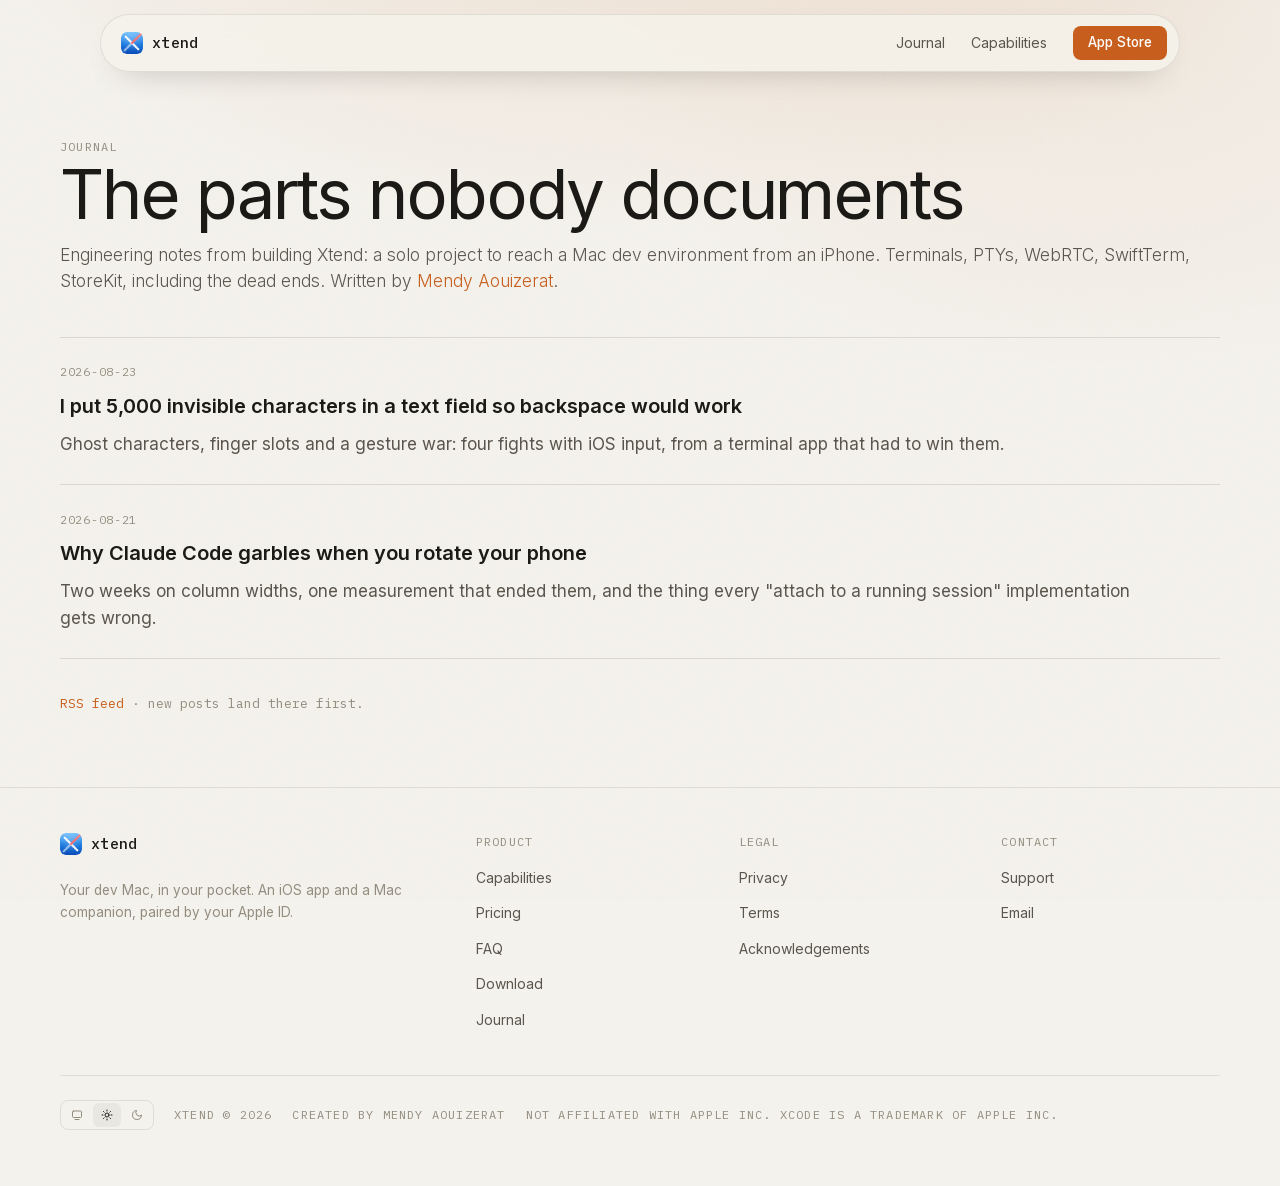
==== commit de0cf98e: "journal: second article, the ghost-field input story I put 5,000 invisible characters in a text fiel" ====
--- a/blog/index.html
+++ b/blog/index.html
@@ -64,6 +64,13 @@
   </div>
 
   <ul class="post-list">
+    <li>
+      <span class="d">2026-08-23</span>
+      <a class="t" href="five-thousand-invisible-characters.html">I put 5,000 invisible characters in a text field so backspace would work</a>
+      <p>Ghost characters, finger slots and a gesture war: four fights with iOS input,
+      from a terminal app that had to win them.</p>
+    </li>
+
     <li>
       <span class="d">2026-08-21</span>
       <a class="t" href="terminal-state-you-cant-replay.html">Why Claude Code garbles when you rotate your phone</a>
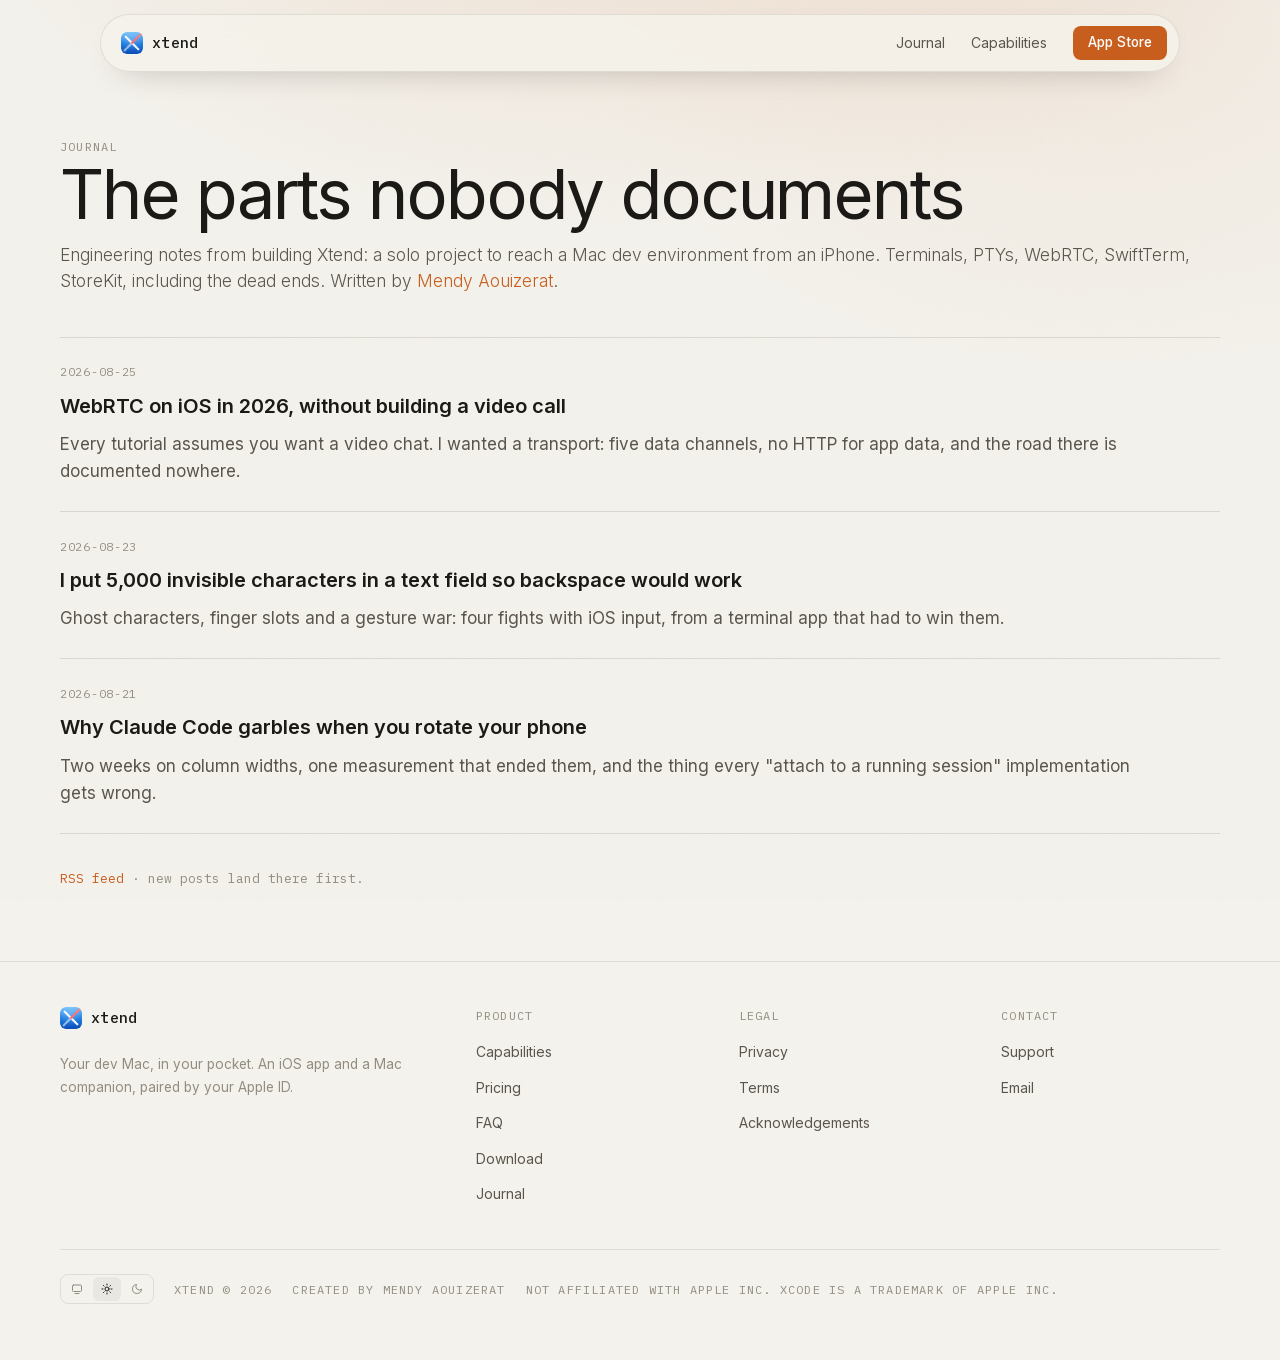
==== commit 2e9593a0: "blog: WebRTC on iOS in 2026, without building a video call Co-Authored-By: Claude Fable 5 <noreply@a" ====
--- a/blog/index.html
+++ b/blog/index.html
@@ -65,6 +65,13 @@
 
   <ul class="post-list">
     <li>
+      <span class="d">2026-08-25</span>
+      <a class="t" href="webrtc-ios-without-video-call.html">WebRTC on iOS in 2026, without building a video call</a>
+      <p>Every tutorial assumes you want a video chat. I wanted a transport: five data
+      channels, no HTTP for app data, and the road there is documented nowhere.</p>
+    </li>
+
+    <li>
       <span class="d">2026-08-23</span>
       <a class="t" href="five-thousand-invisible-characters.html">I put 5,000 invisible characters in a text field so backspace would work</a>
       <p>Ghost characters, finger slots and a gesture war: four fights with iOS input,
@@ -107,7 +114,7 @@
       <div class="foot-col">
         <span class="mono">Contact</span>
         <a href="../support.html">Support</a>
-        <a href="mailto:maouizerat@gmail.com">Email</a>
+        <a href="mailto:support@getxtend.com">Email</a>
       </div>
     </div>
     <div class="foot-meta mono rv in">
